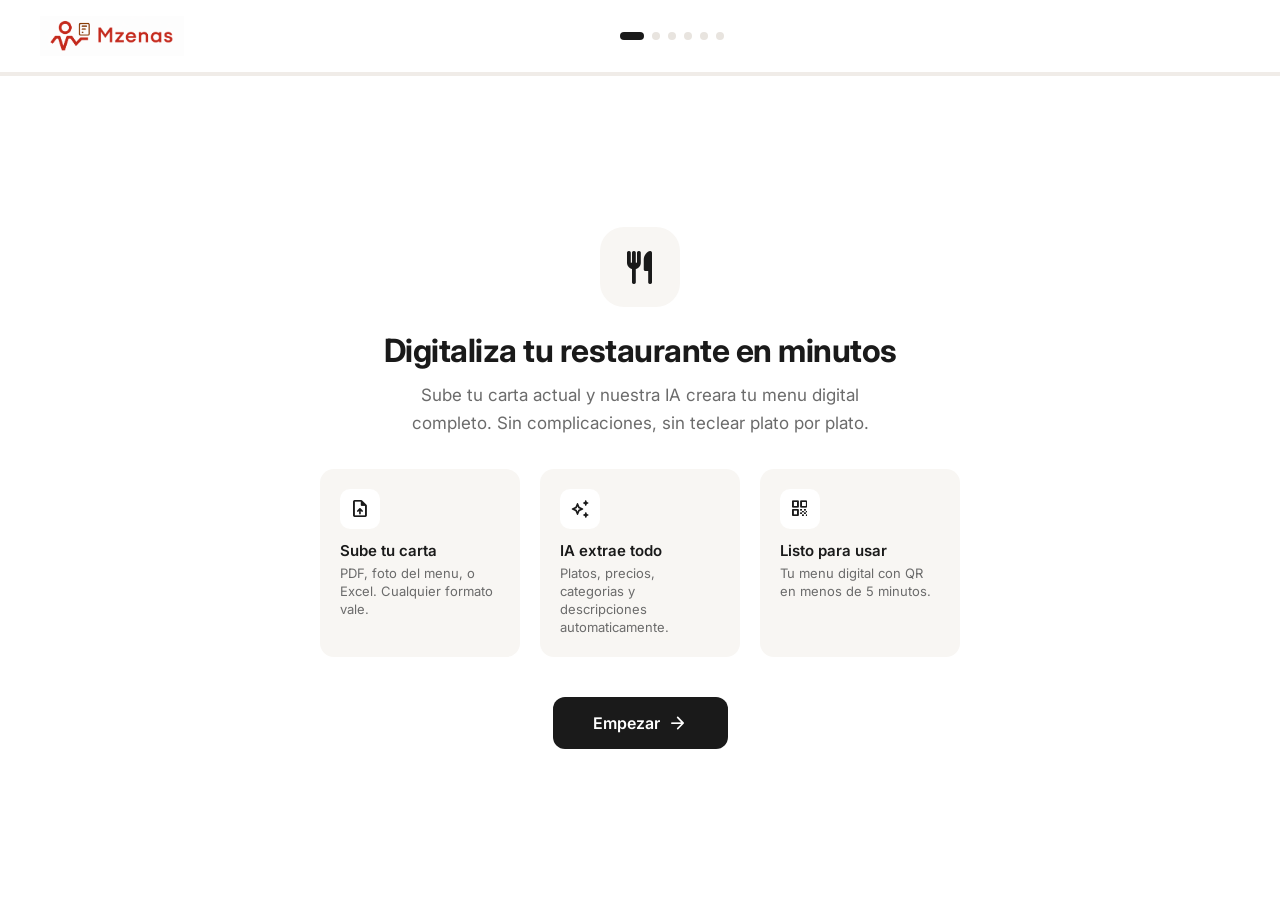
==== ai-onboarding/index.html @ bfff6f93 "Serve demos from pretty /name/ URLs Each standalone demo lived at /name.html, which exposes the .htm" ====
<!DOCTYPE html>
<html lang="es">
<head>
<meta charset="UTF-8">
<meta name="viewport" content="width=device-width, initial-scale=1.0">
<link rel="icon" type="image/png" href="/assets/mzenas-favicon.png?v=4">
<link rel="shortcut icon" href="/favicon.ico?v=4">
<link rel="apple-touch-icon" href="/assets/mzenas-app-icon.png?v=4">
<meta name="theme-color" content="#C0392B">
<title>Mzenas — Onboarding</title>
<link rel="preconnect" href="https://fonts.googleapis.com">
<link rel="preconnect" href="https://fonts.gstatic.com" crossorigin>
<link href="https://fonts.googleapis.com/css2?family=Inter:wght@400;500;600;700&display=swap" rel="stylesheet">
<link rel="stylesheet" href="/assets/floor-planner.css">
<style>
*, *::before, *::after { box-sizing: border-box; margin: 0; padding: 0; }

@font-face {
  font-family: 'Material Symbols Rounded';
  font-style: normal;
  font-weight: 400;
  font-display: block;
  src: url(/assets/material-symbols-rounded.woff2) format('woff2');
}

.material-symbols-rounded {
  font-family: 'Material Symbols Rounded';
  font-weight: normal;
  font-style: normal;
  font-size: 24px;
  line-height: 1;
  letter-spacing: normal;
  text-transform: none;
  display: inline-block;
  white-space: nowrap;
  word-wrap: normal;
  direction: ltr;
  -webkit-font-smoothing: antialiased;
  -moz-osx-font-smoothing: grayscale;
  text-rendering: optimizeLegibility;
  font-feature-settings: 'liga';
}

:root {
  --primary: #1A1A1A;
  --accent: #C0392B;
  --accent-light: #F5D0C3;
  --bg: #FFFFFF;
  --surface: #F8F6F3;
  --text-primary: #1A1A1A;
  --text-secondary: #6B6B6B;
  --text-on-primary: #FFFFFF;
  --success: #4CAF50;
  --border: #E8E4DF;
  --border-light: #F0ECE8;
  --font: 'Inter', -apple-system, system-ui, sans-serif;
  --ease: cubic-bezier(0.4, 0, 0.2, 1);
}

html, body {
  font-family: var(--font);
  background: var(--bg);
  color: var(--text-primary);
  height: 100%;
  -webkit-font-smoothing: antialiased;
}

.onboarding-layout {
  min-height: 100vh;
  display: flex;
  flex-direction: column;
}

/* Header */
.ob-header {
  display: flex;
  align-items: center;
  justify-content: space-between;
  padding: 16px 40px;
  border-bottom: 1px solid var(--border-light);
}

.ob-header .logo {
  display: flex;
  align-items: center;
}

.ob-header .logo img {
  height: 40px;
}

.ob-header .step-indicator {
  display: flex; gap: 8px; align-items: center;
}

.step-dot {
  width: 8px; height: 8px;
  border-radius: 999px;
  background: var(--border);
  transition: all 300ms var(--ease);
  cursor: pointer;
}

.step-dot.clickable:hover {
  transform: scale(1.2);
}

.step-dot.active { background: var(--primary); width: 24px; }
.step-dot.done { background: var(--success); }

/* Progress Bar */
.progress-bar-container {
  height: 3px;
  background: var(--border-light);
}

.progress-bar-fill {
  height: 100%;
  background: var(--primary);
  width: 0%;
  transition: width 600ms var(--ease);
}

/* Main area */
.ob-main {
  flex: 1;
  display: flex;
  align-items: center;
  justify-content: center;
  padding: 40px;
}

.stage {
  display: none;
  width: 100%;
  max-width: 640px;
  animation: fade-in 400ms var(--ease);
}

.stage.stage-wide { max-width: 1200px; }

.stage.active { display: block; }

@keyframes fade-in {
  from { opacity: 0; transform: translateY(12px); }
  to { opacity: 1; transform: translateY(0); }
}

/* ==================== STAGE 1: WELCOME ==================== */
.welcome-content { text-align: center; }

.welcome-icon {
  width: 80px; height: 80px;
  border-radius: 24px;
  background: var(--surface);
  display: flex; align-items: center; justify-content: center;
  margin: 0 auto 24px;
}

.welcome-icon .material-symbols-rounded { font-size: 40px; color: var(--primary); }

.welcome-content h1 {
  font-size: 32px; font-weight: 700;
  letter-spacing: -0.5px;
  margin-bottom: 12px;
}

.welcome-content p {
  font-size: 17px;
  color: var(--text-secondary);
  line-height: 1.6;
  max-width: 480px;
  margin: 0 auto 32px;
}

.value-props {
  display: flex;
  gap: 20px;
  margin-bottom: 40px;
  text-align: left;
}

.value-prop {
  flex: 1;
  padding: 20px;
  border-radius: 14px;
  background: var(--surface);
}

.value-prop .vp-icon {
  width: 40px; height: 40px;
  border-radius: 10px;
  background: var(--bg);
  display: flex; align-items: center; justify-content: center;
  margin-bottom: 12px;
}

.value-prop .vp-icon .material-symbols-rounded { font-size: 20px; }
.value-prop h3 { font-size: 15px; font-weight: 600; margin-bottom: 4px; }
.value-prop p { font-size: 13px; color: var(--text-secondary); line-height: 1.4; margin: 0; }

.ob-btn {
  display: inline-flex;
  align-items: center;
  gap: 8px;
  padding: 16px 40px;
  border-radius: 12px;
  background: var(--primary);
  color: var(--text-on-primary);
  border: none;
  font-family: var(--font);
  font-size: 16px;
  font-weight: 600;
  cursor: pointer;
  transition: all 150ms;
}

.ob-btn:hover { opacity: 0.9; }
.ob-btn:active { transform: scale(0.98); }

.ob-btn-secondary {
  background: transparent;
  color: var(--text-primary);
  border: 1.5px solid var(--border);
}

/* ==================== STAGE 2: UPLOAD ==================== */
.upload-content { text-align: center; }

.upload-content h2 {
  font-size: 24px; font-weight: 700;
  margin-bottom: 8px;
}

.upload-content .subtitle {
  font-size: 15px;
  color: var(--text-secondary);
  margin-bottom: 32px;
}

.drop-zone {
  border: 2px dashed var(--border);
  border-radius: 20px;
  padding: 60px 40px;
  cursor: pointer;
  transition: all 300ms var(--ease);
  position: relative;
}

.drop-zone:hover, .drop-zone.dragover {
  border-color: var(--primary);
  background: var(--surface);
}

.drop-zone .dz-icon {
  width: 64px; height: 64px;
  border-radius: 16px;
  background: var(--surface);
  display: flex; align-items: center; justify-content: center;
  margin: 0 auto 16px;
}

.drop-zone .dz-icon .material-symbols-rounded { font-size: 32px; color: var(--text-secondary); }

.drop-zone h3 {
  font-size: 17px; font-weight: 600;
  margin-bottom: 6px;
}

.drop-zone p {
  font-size: 14px;
  color: var(--text-secondary);
}

.drop-zone .formats {
  margin-top: 12px;
  display: flex;
  gap: 8px;
  justify-content: center;
}

.format-tag {
  padding: 4px 12px;
  border-radius: 999px;
  background: var(--surface);
  font-size: 12px;
  font-weight: 600;
  color: var(--text-secondary);
}

.file-input { display: none; }

.upload-progress {
  display: none;
  margin-top: 24px;
}

.upload-progress.show { display: block; }

.file-row {
  display: flex;
  align-items: center;
  gap: 12px;
  padding: 16px;
  border-radius: 12px;
  background: var(--surface);
}

.file-row .file-icon {
  width: 44px; height: 44px;
  border-radius: 10px;
  background: var(--accent-light);
  display: flex; align-items: center; justify-content: center;
}

.file-row .file-icon .material-symbols-rounded { font-size: 22px; color: var(--accent); }
.file-row .file-info { flex: 1; text-align: left; }
.file-row .file-name { font-size: 14px; font-weight: 600; }
.file-row .file-size { font-size: 12px; color: var(--text-secondary); }

.upload-bar {
  height: 4px;
  background: var(--border);
  border-radius: 2px;
  margin-top: 12px;
  overflow: hidden;
}

.upload-bar-fill {
  height: 100%;
  background: var(--primary);
  border-radius: 2px;
  width: 0%;
  transition: width 400ms var(--ease);
}

.upload-actions {
  margin-top: 24px;
  display: none;
}

.upload-actions.show { display: block; }

/* ==================== STAGE 3: AI PROCESSING ==================== */
.processing-content { text-align: center; }

.processing-header {
  margin-bottom: 32px;
}

.processing-header h2 {
  font-size: 24px; font-weight: 700;
  margin-bottom: 4px;
}

.processing-status {
  font-size: 15px;
  color: var(--text-secondary);
  display: flex;
  align-items: center;
  justify-content: center;
  gap: 8px;
}

.spinner {
  width: 18px; height: 18px;
  border: 2px solid var(--border);
  border-top-color: var(--primary);
  border-radius: 999px;
  animation: spin 0.8s linear infinite;
}

@keyframes spin { to { transform: rotate(360deg); } }

.ai-progress-bar {
  height: 6px;
  background: var(--border-light);
  border-radius: 3px;
  margin-bottom: 32px;
  overflow: hidden;
}

.ai-progress-fill {
  height: 100%;
  background: var(--primary);
  border-radius: 3px;
  width: 0%;
  transition: width 500ms var(--ease);
}

.extraction-area {
  text-align: left;
  max-height: 400px;
  overflow-y: auto;
}

.category-group {
  margin-bottom: 20px;
  opacity: 0;
  transform: translateY(10px);
  transition: all 400ms var(--ease);
}

.category-group.visible {
  opacity: 1;
  transform: translateY(0);
}

.category-group h4 {
  font-size: 14px;
  font-weight: 600;
  text-transform: uppercase;
  letter-spacing: 0.5px;
  color: var(--text-secondary);
  margin-bottom: 8px;
  padding-bottom: 6px;
  border-bottom: 1px solid var(--border-light);
}

.extracted-item {
  display: flex;
  align-items: center;
  justify-content: space-between;
  padding: 10px 14px;
  border-radius: 10px;
  margin-bottom: 4px;
  opacity: 0;
  transform: translateX(-8px);
  transition: all 300ms var(--ease);
}

.extracted-item.visible {
  opacity: 1;
  transform: translateX(0);
  background: var(--surface);
}

.extracted-item .ei-name { font-size: 14px; font-weight: 500; }
.extracted-item .ei-price { font-size: 14px; font-weight: 600; color: var(--text-secondary); }

/* ==================== STAGE 4: REVIEW ==================== */
.review-content {}

.review-header {
  display: flex;
  align-items: center;
  justify-content: space-between;
  margin-bottom: 24px;
}

.review-header h2 { font-size: 24px; font-weight: 700; }

.review-stats {
  display: flex; gap: 16px;
}

.review-stat {
  padding: 8px 16px;
  border-radius: 10px;
  background: var(--surface);
  font-size: 14px;
}

.review-stat strong { font-weight: 700; }

.category-nav {
  display: flex;
  gap: 8px;
  margin-bottom: 24px;
  overflow-x: auto;
  padding-bottom: 4px;
}

.category-pill {
  padding: 8px 16px;
  border-radius: 999px;
  border: 1.5px solid var(--border);
  background: var(--bg);
  font-size: 13px;
  font-weight: 600;
  color: var(--text-primary);
  cursor: pointer;
  transition: all 200ms;
  white-space: nowrap;
  font-family: var(--font);
}

.category-pill:hover {
  border-color: var(--primary);
  background: var(--surface);
}

.category-pill.active {
  background: var(--primary);
  color: var(--text-on-primary);
  border-color: var(--primary);
}

.review-category {
  margin-bottom: 20px;
  scroll-margin-top: 20px;
}

.review-category h3 {
  font-size: 16px; font-weight: 600;
  margin-bottom: 10px;
  display: flex;
  align-items: center;
  gap: 8px;
}

.review-category h3 .count {
  font-size: 12px;
  padding: 2px 8px;
  border-radius: 999px;
  background: var(--surface);
  color: var(--text-secondary);
  font-weight: 500;
}

.review-item {
  display: flex;
  align-items: center;
  gap: 12px;
  padding: 12px 14px;
  border-radius: 10px;
  border: 1px solid var(--border-light);
  margin-bottom: 6px;
  transition: all 200ms;
}

.review-item:hover { border-color: var(--border); }

.review-item .ri-thumb {
  width: 48px; height: 48px;
  border-radius: 8px;
  background: var(--surface);
  display: flex; align-items: center; justify-content: center;
  flex-shrink: 0;
  overflow: hidden;
}

.review-item .ri-thumb img {
  width: 100%; height: 100%;
  object-fit: cover;
}

.review-item .ri-info { flex: 1; }

.review-item .ri-name {
  font-size: 14px; font-weight: 600;
  outline: none;
  border: none;
  background: transparent;
  width: 100%;
  font-family: var(--font);
  color: var(--text-primary);
  border-bottom: 1px solid transparent;
  transition: border-color 200ms;
}

.review-item .ri-name:hover { border-bottom-color: var(--border); }
.review-item .ri-name:focus { border-bottom-color: var(--primary); }
.review-item .ri-desc { font-size: 12px; color: var(--text-secondary); }

.review-item .ri-price {
  font-size: 14px; font-weight: 600;
  width: 80px;
  text-align: right;
  outline: none;
  border: none;
  background: transparent;
  font-family: var(--font);
  color: var(--text-primary);
  border-bottom: 1px solid transparent;
  transition: border-color 200ms;
}

.review-item .ri-price:hover { border-bottom-color: var(--border); }
.review-item .ri-price:focus { border-bottom-color: var(--primary); }

.review-item .ri-edit {
  width: 32px; height: 32px;
  border-radius: 8px;
  background: var(--surface);
  border: none;
  display: flex; align-items: center; justify-content: center;
  cursor: pointer;
  color: var(--text-secondary);
  flex-shrink: 0;
  transition: background 200ms;
}

.review-item .ri-edit:hover {
  background: var(--border-light);
}

.review-actions {
  display: flex;
  gap: 12px;
  justify-content: flex-end;
  margin-top: 24px;
}

/* ==================== STAGE 6: LIVE ==================== */
.live-content { text-align: center; }

.live-check {
  width: 80px; height: 80px;
  border-radius: 999px;
  background: var(--success);
  display: flex; align-items: center; justify-content: center;
  margin: 0 auto 24px;
  animation: scale-in 500ms var(--ease) both;
}

@keyframes scale-in {
  0% { transform: scale(0); }
  60% { transform: scale(1.1); }
  100% { transform: scale(1); }
}

.live-check .material-symbols-rounded { font-size: 40px; color: white; }

.live-content h1 {
  font-size: 28px; font-weight: 700;
  margin-bottom: 8px;
}

.live-content p {
  font-size: 16px;
  color: var(--text-secondary);
  margin-bottom: 32px;
}

.qr-preview {
  width: 200px; height: 200px;
  background: #fff;
  border-radius: 16px;
  margin: 0 auto 16px;
  display: flex;
  align-items: center;
  justify-content: center;
  border: 1px solid var(--border-light);
  padding: 12px;
  box-sizing: border-box;
  transition: transform 0.15s ease;
}

.qr-preview:hover { transform: scale(1.02); }

.qr-preview img {
  width: 100%;
  height: 100%;
  display: block;
}

.qr-label {
  font-size: 13px;
  color: var(--text-secondary);
  margin-bottom: 32px;
}

.live-actions {
  display: flex;
  gap: 12px;
  justify-content: center;
}

/* Confetti */
.confetti-container {
  position: fixed; inset: 0;
  pointer-events: none;
  z-index: 500;
}

.confetti-piece {
  position: absolute;
  width: 8px; height: 8px;
  border-radius: 2px;
  animation: confetti-fall 2.5s ease-out forwards;
}

@keyframes confetti-fall {
  0% { transform: translateY(-20px) rotate(0deg); opacity: 1; }
  100% { transform: translateY(100vh) rotate(720deg); opacity: 0; }
}
</style>
</head>
<body>

<div class="onboarding-layout">
  <div class="ob-header">
    <div class="logo"><img src="/assets/mzenas-logo-principal.png" alt="Mzenas"></div>
    <div class="step-indicator">
      <div class="step-dot active" id="dot-0"></div>
      <div class="step-dot" id="dot-1"></div>
      <div class="step-dot" id="dot-2"></div>
      <div class="step-dot" id="dot-3"></div>
      <div class="step-dot" id="dot-4"></div>
      <div class="step-dot" id="dot-5"></div>
    </div>
    <span style="width:80px"></span>
  </div>
  <div class="progress-bar-container">
    <div class="progress-bar-fill" id="progressBar"></div>
  </div>

  <div class="ob-main">

    <!-- STAGE 1: WELCOME -->
    <div class="stage active" id="stage-0">
      <div class="welcome-content">
        <div class="welcome-icon">
          <span class="material-symbols-rounded">restaurant</span>
        </div>
        <h1>Digitaliza tu restaurante en minutos</h1>
        <p>Sube tu carta actual y nuestra IA creara tu menu digital completo. Sin complicaciones, sin teclear plato por plato.</p>

        <div class="value-props">
          <div class="value-prop">
            <div class="vp-icon"><span class="material-symbols-rounded">upload_file</span></div>
            <h3>Sube tu carta</h3>
            <p>PDF, foto del menu, o Excel. Cualquier formato vale.</p>
          </div>
          <div class="value-prop">
            <div class="vp-icon"><span class="material-symbols-rounded">auto_awesome</span></div>
            <h3>IA extrae todo</h3>
            <p>Platos, precios, categorias y descripciones automaticamente.</p>
          </div>
          <div class="value-prop">
            <div class="vp-icon"><span class="material-symbols-rounded">qr_code</span></div>
            <h3>Listo para usar</h3>
            <p>Tu menu digital con QR en menos de 5 minutos.</p>
          </div>
        </div>

        <button class="ob-btn" onclick="goToStage(1)">
          Empezar <span class="material-symbols-rounded" style="font-size:20px">arrow_forward</span>
        </button>
      </div>
    </div>

    <!-- STAGE 2: UPLOAD -->
    <div class="stage" id="stage-1">
      <div class="upload-content">
        <h2>Sube tu carta</h2>
        <p class="subtitle">Arrastra tu archivo o haz clic para seleccionarlo</p>

        <div class="drop-zone" id="dropZone" onclick="document.getElementById('fileInput').click()">
          <div class="dz-icon">
            <span class="material-symbols-rounded">cloud_upload</span>
          </div>
          <h3>Arrastra tu archivo aqui</h3>
          <p>o haz clic para seleccionar</p>
          <div class="formats">
            <span class="format-tag">PDF</span>
            <span class="format-tag">JPG/PNG</span>
            <span class="format-tag">Excel</span>
            <span class="format-tag">Word</span>
          </div>
        </div>

        <input type="file" class="file-input" id="fileInput" onchange="handleFileSelect()">

        <div class="upload-progress" id="uploadProgress">
          <div class="file-row">
            <div class="file-icon"><span class="material-symbols-rounded">description</span></div>
            <div class="file-info">
              <div class="file-name" id="fileName">menu_tu_restaurante.pdf</div>
              <div class="file-size" id="fileSize">2.4 MB</div>
            </div>
            <span class="material-symbols-rounded" style="color:var(--success);font-size:24px" id="uploadCheck" hidden>check_circle</span>
          </div>
          <div class="upload-bar"><div class="upload-bar-fill" id="uploadBarFill"></div></div>
        </div>

        <div class="upload-actions" id="uploadActions">
          <button class="ob-btn" onclick="goToStage(2)">
            Analizar con IA <span class="material-symbols-rounded" style="font-size:20px">auto_awesome</span>
          </button>
        </div>
      </div>
    </div>

    <!-- STAGE 3: AI PROCESSING -->
    <div class="stage" id="stage-2">
      <div class="processing-content">
        <div class="processing-header">
          <h2>Procesando tu carta</h2>
          <div class="processing-status">
            <div class="spinner" id="processingSpinner"></div>
            <span id="processingLabel">Analizando documento...</span>
          </div>
        </div>
        <div class="ai-progress-bar">
          <div class="ai-progress-fill" id="aiProgressFill"></div>
        </div>
        <div class="extraction-area" id="extractionArea"></div>
      </div>
    </div>

    <!-- STAGE 4: REVIEW -->
    <div class="stage" id="stage-3">
      <div class="review-content">
        <div class="review-header">
          <h2>Revisa tu carta digital</h2>
          <div class="review-stats" id="reviewStats">
            <div class="review-stat"><strong>0</strong> platos</div>
            <div class="review-stat"><strong>0</strong> categorias</div>
          </div>
        </div>
        <div class="category-nav" id="categoryNav"></div>
        <div id="reviewArea"></div>
        <div class="review-actions">
          <button class="ob-btn ob-btn-secondary" onclick="goToStage(2)">Volver a analizar</button>
          <button class="ob-btn" onclick="goToStage(4)">Siguiente: diseñar sala <span class="material-symbols-rounded" style="font-size:20px">arrow_forward</span></button>
        </div>
      </div>
    </div>

    <!-- STAGE 5: FLOOR PLANNER -->
    <div class="stage stage-wide" id="stage-4">
      <div class="floor-plan-content">
        <h2>Diseña tu sala</h2>
        <p class="subtitle">Arrastra mesas y elementos desde la izquierda. Haz clic en cualquiera para rotarlo, duplicarlo o cambiar su número. Podrás editarlo más tarde desde el panel.</p>
        <div class="fp-root" id="floorPlanner"></div>
        <div class="review-actions">
          <button class="ob-btn ob-btn-secondary" onclick="goToStage(3)">Volver</button>
          <button class="ob-btn" onclick="goToStage(5)">Publicar menu <span class="material-symbols-rounded" style="font-size:20px">rocket_launch</span></button>
        </div>
      </div>
    </div>

    <!-- STAGE 6: LIVE -->
    <div class="stage" id="stage-5">
      <div class="live-content">
        <div class="live-check">
          <span class="material-symbols-rounded">check</span>
        </div>
        <h1>Tu menu digital esta listo!</h1>
        <p>Los clientes de Tu Restaurante ya pueden escanear el QR y pedir desde su movil.</p>

        <a class="qr-preview" id="qrPreview" href="/customer-flow/" target="_blank" aria-label="Abrir flujo del cliente"></a>
        <div class="qr-label">Escanea para ver tu menu</div>

        <div class="live-actions">
          <button class="ob-btn ob-btn-secondary" onclick="window.print()">
            <span class="material-symbols-rounded" style="font-size:20px">print</span> Imprimir QR
          </button>
          <a class="ob-btn" href="/customer-flow/" target="_blank" style="text-decoration:none">
            <span class="material-symbols-rounded" style="font-size:20px">visibility</span> Ver como cliente
          </a>
        </div>
      </div>
    </div>

  </div>
</div>

<div class="confetti-container" id="confettiContainer"></div>

<script>
const EXTRACTED_MENU = {
  'Para picar': [
    { name: 'Patatas bravas', price: '7,50 EUR', img: 'https://images.unsplash.com/photo-1585937421612-70a008356fbe?w=100&q=60' },
    { name: 'Croquetas de jamon', price: '8,50 EUR', img: 'https://images.unsplash.com/photo-1631452180519-c014fe946bc7?w=100&q=60' },
    { name: 'Aceitunas alinadas', price: '4,50 EUR', img: 'https://images.unsplash.com/photo-1593030103066-0093718e7177?w=100&q=60' },
    { name: 'Pan con tomate', price: '4,00 EUR', img: 'https://images.unsplash.com/photo-1509722747041-616f39b57569?w=100&q=60' },
  ],
  'Ensaladas': [
    { name: 'Ensalada mixta', price: '9,00 EUR', img: 'https://images.unsplash.com/photo-1512621776951-a57141f2eefd?w=100&q=60' },
    { name: 'Ensalada cesar', price: '11,00 EUR', img: 'https://images.unsplash.com/photo-1546793665-c74683f339c1?w=100&q=60' },
    { name: 'Ensaladilla rusa', price: '7,50 EUR', img: 'https://images.unsplash.com/photo-1512621776951-a57141f2eefd?w=100&q=60' },
  ],
  'Tapas calientes': [
    { name: 'Pulpo a la gallega', price: '14,00 EUR', img: 'https://images.unsplash.com/photo-1565557623262-b51c2513a641?w=100&q=60' },
    { name: 'Gambas al ajillo', price: '12,50 EUR', img: 'https://images.unsplash.com/photo-1599487488170-d11ec9c172f0?w=100&q=60' },
    { name: 'Calamares a la romana', price: '10,00 EUR', img: 'https://images.unsplash.com/photo-1604909052743-94e838986d24?w=100&q=60' },
  ],
  'Carnes y pescados': [
    { name: 'Chuleton de ternera', price: '22,00 EUR', img: 'https://images.unsplash.com/photo-1544025162-d76694265947?w=100&q=60' },
    { name: 'Solomillo iberico', price: '19,00 EUR', img: 'https://images.unsplash.com/photo-1558030006-450675393462?w=100&q=60' },
  ],
  'Bebidas': [
    { name: 'Vino tinto de la casa', price: '3,50 EUR', img: 'https://images.unsplash.com/photo-1510812431401-41d2bd2722f3?w=100&q=60' },
    { name: 'Cerveza artesana', price: '4,00 EUR', img: 'https://images.unsplash.com/photo-1608270586620-248524c67de9?w=100&q=60' },
    { name: 'Sangria', price: '6,00 EUR', img: 'https://images.unsplash.com/photo-1564395273473-d0ef6e16f6d8?w=100&q=60' },
    { name: 'Agua mineral', price: '2,00 EUR', img: 'https://images.unsplash.com/photo-1523362628745-0c100150b504?w=100&q=60' },
    { name: 'Tinto de verano', price: '4,50 EUR', img: 'https://images.unsplash.com/photo-1513558161293-cdaf765ed2fd?w=100&q=60' },
  ],
  'Postres': [
    { name: 'Tarta de queso', price: '6,50 EUR', img: 'https://images.unsplash.com/photo-1524351199678-941a58a3df50?w=100&q=60' },
    { name: 'Crema catalana', price: '5,50 EUR', img: 'https://images.unsplash.com/photo-1470124182917-cc6e71b22ecc?w=100&q=60' },
  ]
};

let currentStage = 0;
let visitedStages = [0];
const TOTAL_STAGES = 6;

function goToStage(stage) {
  if (!visitedStages.includes(stage)) {
    visitedStages.push(stage);
  }

  document.querySelectorAll('.stage').forEach(s => s.classList.remove('active'));
  document.getElementById(`stage-${stage}`).classList.add('active');

  for (let i = 0; i < TOTAL_STAGES; i++) {
    const dot = document.getElementById(`dot-${i}`);
    dot.className = 'step-dot';
    if (i < stage) dot.classList.add('done');
    if (i === stage) dot.classList.add('active');
    if (visitedStages.includes(i)) dot.classList.add('clickable');
  }

  document.getElementById('progressBar').style.width = (stage / (TOTAL_STAGES - 1) * 100) + '%';
  currentStage = stage;

  if (stage === 2 && !document.getElementById('extractionArea').innerHTML) runProcessing();
  if (stage === 3) renderReview();
  if (stage === 4) mountFloorPlanner();
  if (stage === 5) { triggerConfetti(); generateQR(); }
}

document.addEventListener('DOMContentLoaded', () => {
  for (let i = 0; i < TOTAL_STAGES; i++) {
    const dot = document.getElementById(`dot-${i}`);
    dot.addEventListener('click', () => {
      if (visitedStages.includes(i)) {
        goToStage(i);
      }
    });
  }
  // Dev hook: ?view=N (or legacy ?stage=N) jumps directly to a stage for screenshot/testing purposes.
  const params = new URLSearchParams(location.search);
  const stageParam = params.get('view') ?? params.get('stage');
  if (stageParam !== null) {
    const n = parseInt(stageParam, 10);
    if (!isNaN(n) && n >= 0 && n < TOTAL_STAGES) {
      // Mark all prior stages as visited so dots/progress look coherent.
      for (let i = 0; i <= n; i++) if (!visitedStages.includes(i)) visitedStages.push(i);
      goToStage(n);
    }
  }
});

// === UPLOAD ===
const dropZone = document.getElementById('dropZone');

dropZone.addEventListener('dragover', (e) => { e.preventDefault(); dropZone.classList.add('dragover'); });
dropZone.addEventListener('dragleave', () => dropZone.classList.remove('dragover'));
dropZone.addEventListener('drop', (e) => {
  e.preventDefault();
  dropZone.classList.remove('dragover');
  simulateUpload();
});

function handleFileSelect() { simulateUpload(); }

function simulateUpload() {
  const progress = document.getElementById('uploadProgress');
  const bar = document.getElementById('uploadBarFill');
  const check = document.getElementById('uploadCheck');
  const actions = document.getElementById('uploadActions');

  progress.classList.add('show');
  bar.style.width = '0%';
  check.hidden = true;
  actions.classList.remove('show');

  setTimeout(() => bar.style.width = '30%', 100);
  setTimeout(() => bar.style.width = '65%', 500);
  setTimeout(() => bar.style.width = '90%', 900);
  setTimeout(() => {
    bar.style.width = '100%';
    check.hidden = false;
    actions.classList.add('show');
  }, 1200);
}

// === AI PROCESSING ===
function runProcessing() {
  const area = document.getElementById('extractionArea');
  const fill = document.getElementById('aiProgressFill');
  const label = document.getElementById('processingLabel');
  const spinner = document.getElementById('processingSpinner');

  area.innerHTML = '';
  fill.style.width = '0%';
  spinner.style.display = '';

  const stages = [
    { label: 'Analizando documento...', progress: 20, delay: 0 },
    { label: 'Extrayendo platos...', progress: 50, delay: 1500 },
    { label: 'Organizando categorias...', progress: 80, delay: 4500 },
    { label: 'Listo!', progress: 100, delay: 7000 },
  ];

  stages.forEach(s => {
    setTimeout(() => {
      label.textContent = s.label;
      fill.style.width = s.progress + '%';
    }, s.delay);
  });

  const categories = Object.entries(EXTRACTED_MENU);
  let itemDelay = 2000;

  categories.forEach(([cat, items], catIdx) => {
    const catHtml = document.createElement('div');
    catHtml.className = 'category-group';
    catHtml.innerHTML = `<h4>${cat}</h4>`;

    items.forEach(item => {
      const el = document.createElement('div');
      el.className = 'extracted-item';
      el.innerHTML = `<span class="ei-name">${item.name}</span><span class="ei-price">${item.price}</span>`;
      catHtml.appendChild(el);
    });

    area.appendChild(catHtml);

    setTimeout(() => catHtml.classList.add('visible'), itemDelay);
    itemDelay += 200;

    catHtml.querySelectorAll('.extracted-item').forEach((el, i) => {
      setTimeout(() => el.classList.add('visible'), itemDelay + i * 120);
    });

    itemDelay += items.length * 120 + 300;
  });

  setTimeout(() => {
    spinner.style.display = 'none';
    setTimeout(() => goToStage(3), 600);
  }, 7500);
}

// === FLOOR PLANNER (onboarding host) ===
let onboardingPlanner = null;
function mountFloorPlanner() {
  const root = document.getElementById('floorPlanner');
  if (onboardingPlanner) return;
  onboardingPlanner = initFloorPlanner(root, {
    mode: 'onboarding',
    seed: suggestedStarterLayout(),
  });
}

// Suggested starter layout shown the first time the operator lands on stage 4.
// Pre-seeding so they see a realistic room and tweak, rather than stare at a blank canvas.
function suggestedStarterLayout() {
  return [
    { kind: 'seat', shape: 'rect', seats: 4, num: 1, x: 120, y: 80,  rotation: 0 },
    { kind: 'seat', shape: 'rect', seats: 4, num: 2, x: 240, y: 80,  rotation: 0 },
    { kind: 'seat', shape: 'rect', seats: 4, num: 3, x: 360, y: 80,  rotation: 0 },
    { kind: 'seat', shape: 'rect', seats: 2, num: 4, x: 480, y: 80,  rotation: 0 },
    { kind: 'seat', shape: 'rect', seats: 2, num: 5, x: 480, y: 200, rotation: 0 },
    { kind: 'seat', shape: 'rect', seats: 6, num: 6, x: 120, y: 280, rotation: 0 },
    { kind: 'seat', shape: 'rect', seats: 6, num: 7, x: 240, y: 280, rotation: 0 },
    { kind: 'seat', shape: 'round', seats: 4, num: 8, x: 600, y: 80,  rotation: 0 },
    { kind: 'seat', shape: 'round', seats: 2, num: 9, x: 760, y: 120, rotation: 0 },
    { kind: 'prop', shape: 'bar',  num: null, x: 40, y: 480, rotation: 0, w: 400, h: 60 },
  ];
}

// === REVIEW ===
function renderReview() {
  const area = document.getElementById('reviewArea');
  const nav = document.getElementById('categoryNav');
  const stats = document.getElementById('reviewStats');

  const categories = Object.entries(EXTRACTED_MENU);
  const totalItems = categories.reduce((sum, [_, items]) => sum + items.length, 0);

  stats.innerHTML = `
    <div class="review-stat"><strong>${totalItems}</strong> platos</div>
    <div class="review-stat"><strong>${categories.length}</strong> categorias</div>
  `;

  nav.innerHTML = categories.map(([cat]) => {
    const catId = cat.replace(/\s+/g, '-').toLowerCase();
    return `<button class="category-pill" onclick="scrollToCategory('${catId}')">${cat}</button>`;
  }).join('');

  area.innerHTML = categories.map(([cat, items]) => {
    const catId = cat.replace(/\s+/g, '-').toLowerCase();
    return `
    <div class="review-category" id="cat-${catId}">
      <h3>${cat} <span class="count">${items.length}</span></h3>
      ${items.map((item, idx) => `
        <div class="review-item">
          <div class="ri-thumb"><img src="${item.img}" alt=""></div>
          <div class="ri-info">
            <input class="ri-name" value="${item.name}" data-cat="${cat}" data-idx="${idx}">
          </div>
          <input class="ri-price" value="${item.price}" data-cat="${cat}" data-idx="${idx}">
          <button class="ri-edit" onclick="focusItemName('${cat}', ${idx})"><span class="material-symbols-rounded" style="font-size:16px">edit</span></button>
        </div>
      `).join('')}
    </div>
  `;
  }).join('');

  area.querySelectorAll('.ri-name, .ri-price').forEach(input => {
    input.addEventListener('input', (e) => {
      const cat = e.target.dataset.cat;
      const idx = parseInt(e.target.dataset.idx);
      const field = e.target.classList.contains('ri-name') ? 'name' : 'price';
      EXTRACTED_MENU[cat][idx][field] = e.target.value;
    });
  });
}

function scrollToCategory(catId) {
  const target = document.getElementById(`cat-${catId}`);
  if (target) {
    target.scrollIntoView({ behavior: 'smooth', block: 'start' });
  }
}

function focusItemName(cat, idx) {
  const input = document.querySelector(`.ri-name[data-cat="${cat}"][data-idx="${idx}"]`);
  if (input) {
    input.focus();
    input.select();
  }
}

// === LIVE ===
function generateQR() {
  const container = document.getElementById('qrPreview');
  container.innerHTML = '<img src="/assets/qr-customer-flow.svg" alt="QR que lleva al flujo del cliente">';
}

function triggerConfetti() {
  const container = document.getElementById('confettiContainer');
  container.innerHTML = '';
  const colors = ['#C0392B', '#4CAF50', '#FFA726', '#42A5F5', '#AB47BC', '#EF5350'];
  for (let i = 0; i < 60; i++) {
    const piece = document.createElement('div');
    piece.className = 'confetti-piece';
    piece.style.left = Math.random() * 100 + '%';
    piece.style.background = colors[Math.floor(Math.random() * colors.length)];
    piece.style.animationDelay = Math.random() * 0.8 + 's';
    piece.style.animationDuration = (2 + Math.random() * 1.5) + 's';
    container.appendChild(piece);
  }
  setTimeout(() => container.innerHTML = '', 4000);
}

// Auto-simulate upload on drop zone click (for demo convenience)
dropZone.addEventListener('click', (e) => {
  simulateUpload();
});

</script>
<script src="/assets/floor-planner.js"></script>
</body>
</html>
---- assets/floor-planner.css ----
/* Shared floor-planner component. Consumed by ai-onboarding.html and restaurant-operations.html.
 * Spec: plans/floor-planner-spec.md. Demo only — no persistence. */

/* ==================== STAGE 5: FLOOR PLANNER ==================== */
.floor-plan-content { width: 100%; }
.floor-plan-content h2 { font-size: 28px; font-weight: 700; margin-bottom: 6px; }
.floor-plan-content .subtitle { color: var(--text-secondary); margin-bottom: 20px; font-size: 15px; }

.fp-root {
  display: grid;
  grid-template-columns: 220px 1fr 260px;
  gap: 12px;
  height: 600px;
  margin-bottom: 20px;
}
.fp-pane {
  background: var(--surface);
  border: 1px solid var(--border);
  border-radius: 12px;
  display: flex;
  flex-direction: column;
  min-width: 0;
  overflow: hidden;
}
.fp-pane-header {
  padding: 12px 14px;
  border-bottom: 1px solid var(--border);
  font-size: 13px;
  font-weight: 700;
  background: var(--bg);
  flex-shrink: 0;
}

.fp-palette { padding: 10px; overflow-y: auto; }
.fp-palette h5 {
  font-size: 10px;
  font-weight: 700;
  text-transform: uppercase;
  letter-spacing: 0.08em;
  color: var(--text-secondary);
  margin: 12px 2px 6px;
}
.fp-palette h5:first-child { margin-top: 0; }
.fp-palette-grid { display: grid; grid-template-columns: 1fr 1fr; gap: 6px; }
.fp-palette-item {
  display: flex;
  flex-direction: column;
  align-items: center;
  gap: 4px;
  padding: 8px 4px;
  background: var(--bg);
  border: 1px solid var(--border);
  border-radius: 8px;
  cursor: grab;
  user-select: none;
  text-align: center;
  transition: border-color 0.15s var(--ease), transform 0.15s var(--ease);
}
.fp-palette-item:hover { border-color: var(--accent); transform: translateY(-1px); }
.fp-palette-item:active { cursor: grabbing; }
.fp-palette-thumb {
  width: 44px;
  height: 44px;
  display: flex;
  align-items: center;
  justify-content: center;
  position: relative;
}
.fp-palette-label {
  font-size: 10px;
  font-weight: 600;
  color: var(--text-primary);
  line-height: 1.15;
}
.fp-palette-seats {
  font-size: 9px;
  color: var(--text-secondary);
}

.fp-canvas-wrap {
  flex: 1;
  overflow: auto;
  position: relative;
  background: #fff;
}
.fp-canvas {
  position: relative;
  width: 960px;
  height: 560px;
  background-image: radial-gradient(circle, #d6d2cc 1.2px, transparent 1.2px);
  background-size: 40px 40px;
  background-position: 0 0;
}
.fp-canvas.dragover { background-color: #faf5f0; }
.fp-canvas-hint {
  position: absolute;
  top: 50%;
  left: 50%;
  transform: translate(-50%, -50%);
  color: var(--text-secondary);
  font-size: 14px;
  font-style: italic;
  pointer-events: none;
  text-align: center;
}

.fp-item {
  position: absolute;
  box-sizing: border-box;
  display: flex;
  align-items: center;
  justify-content: center;
  font-size: 12px;
  font-weight: 700;
  color: var(--text-primary);
  cursor: grab;
  user-select: none;
  touch-action: none;
  transition: box-shadow 0.12s var(--ease);
}
.fp-item:hover { box-shadow: 0 3px 10px rgba(0,0,0,0.12); }
.fp-item:active { cursor: grabbing; }
.fp-item.dragging { opacity: 0.75; z-index: 50; transition: none; }
.fp-item.selected { outline: 2px solid var(--accent); outline-offset: 2px; z-index: 40; }

.fp-item.shape-rect {
  background: #FFFDFA;
  border: 2px solid #8C7B6B;
  border-radius: 6px;
}
.fp-item.shape-round {
  background: #FFFDFA;
  border: 2px solid #8C7B6B;
  border-radius: 50%;
}
.fp-item.shape-bar {
  background: #3E2F25;
  color: #fff;
  border-radius: 4px;
  font-size: 11px;
  letter-spacing: 0.14em;
  text-transform: uppercase;
}
.fp-item.shape-wall {
  background: #1A1A1A;
  border-radius: 2px;
}
.fp-item.shape-door {
  background: transparent;
  border: 2px dashed #8C7B6B;
  border-radius: 2px;
  font-size: 9px;
  color: var(--text-secondary);
  text-transform: uppercase;
  letter-spacing: 0.1em;
}
.fp-item.shape-pillar {
  background: #BFB5A8;
  border-radius: 50%;
}

.fp-item-label { pointer-events: none; }
.fp-item.rotated .fp-item-label.vertical-on-rotate { writing-mode: vertical-rl; transform: rotate(180deg); }

.fp-toolbar {
  position: absolute;
  top: -38px;
  left: 50%;
  transform: translateX(-50%);
  display: flex;
  gap: 2px;
  background: var(--primary);
  color: #fff;
  border-radius: 6px;
  padding: 3px;
  box-shadow: 0 4px 12px rgba(0,0,0,0.25);
  z-index: 60;
}
.fp-item.toolbar-below .fp-toolbar { top: auto; bottom: -38px; }
.fp-toolbar button {
  background: transparent;
  border: none;
  color: #fff;
  width: 28px;
  height: 28px;
  border-radius: 4px;
  cursor: pointer;
  display: flex;
  align-items: center;
  justify-content: center;
}
.fp-toolbar button:hover:not(:disabled) { background: rgba(255,255,255,0.15); }
.fp-toolbar button:disabled { opacity: 0.3; cursor: not-allowed; }
.fp-toolbar .material-symbols-rounded { font-size: 18px; }

.fp-inspector { padding: 14px; overflow-y: auto; }
.fp-inspector h4 { font-size: 13px; font-weight: 700; margin-bottom: 10px; }
.fp-summary-card {
  background: var(--bg);
  border: 1px solid var(--border);
  border-radius: 8px;
  padding: 12px 14px;
  margin-bottom: 10px;
}
.fp-summary-total {
  font-size: 24px;
  font-weight: 700;
  color: var(--accent);
  margin-bottom: 2px;
}
.fp-summary-sub {
  font-size: 12px;
  color: var(--text-secondary);
  margin-bottom: 10px;
}
.fp-summary-row {
  display: flex;
  justify-content: space-between;
  padding: 5px 0;
  font-size: 12px;
  border-top: 1px solid var(--border-light);
}
.fp-summary-row strong { font-weight: 700; }
.fp-inspector-field { margin-top: 10px; }
.fp-inspector-field label {
  font-size: 10px;
  font-weight: 700;
  color: var(--text-secondary);
  text-transform: uppercase;
  letter-spacing: 0.06em;
  display: block;
  margin-bottom: 4px;
}
.fp-inspector-field input[type="text"],
.fp-inspector-field input[type="number"] {
  width: 100%;
  padding: 7px 10px;
  border: 1px solid var(--border);
  border-radius: 6px;
  font: inherit;
  font-size: 13px;
}
.fp-inspector-field input[type="range"] { width: 100%; }
.fp-inspector-meta {
  font-size: 12px;
  color: var(--text-secondary);
  line-height: 1.5;
}
.fp-inspector-actions {
  display: flex;
  gap: 6px;
  margin-top: 12px;
  flex-wrap: wrap;
}
.fp-inspector-actions button {
  flex: 1 1 calc(50% - 3px);
  padding: 8px 6px;
  background: var(--bg);
  border: 1px solid var(--border);
  border-radius: 6px;
  font: inherit;
  font-size: 11px;
  font-weight: 600;
  cursor: pointer;
  display: flex;
  align-items: center;
  justify-content: center;
  gap: 4px;
}
.fp-inspector-actions button:hover { border-color: var(--accent); color: var(--accent); }
.fp-inspector-actions button.danger:hover { background: #fef3f0; }
.fp-inspector-actions .material-symbols-rounded { font-size: 16px; }

@media (max-width: 900px) {
  .fp-root {
    grid-template-columns: 1fr;
    grid-template-rows: auto 1fr auto;
    height: auto;
    gap: 10px;
  }
  .fp-pane.fp-palette-pane { max-height: 160px; }
  .fp-palette-grid { grid-template-columns: repeat(4, 1fr); }
  .fp-canvas-wrap { min-height: 420px; max-height: 60vh; }
  .fp-pane.fp-inspector-pane { max-height: 240px; }
  .floor-plan-content h2 { font-size: 22px; }
}
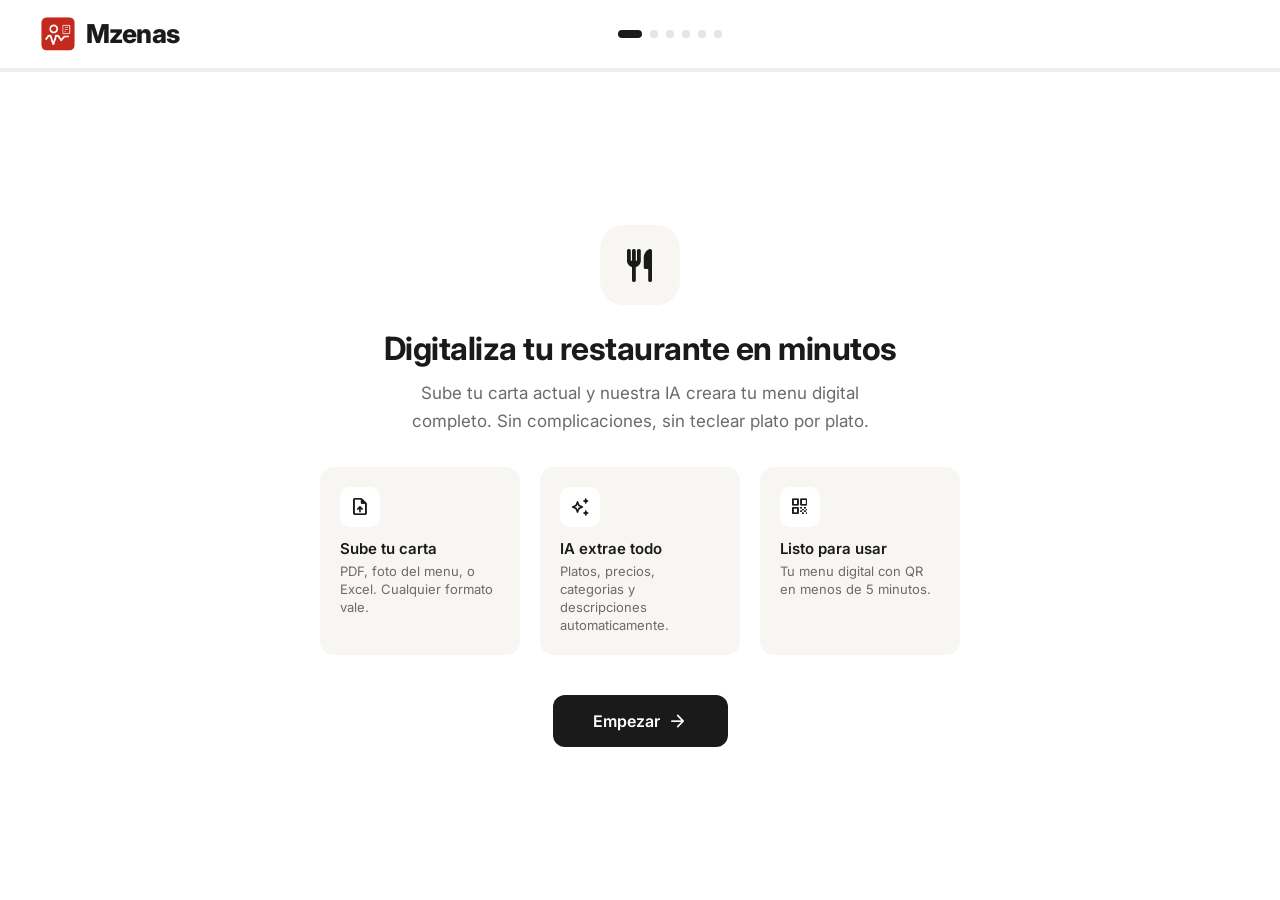
==== commit d46d0367: "Align demo headers with the landing-page brand lockup The demo pages shipped the horizontal "mzenas-" ====
--- a/ai-onboarding/index.html
+++ b/ai-onboarding/index.html
@@ -83,10 +83,22 @@
 .ob-header .logo {
   display: flex;
   align-items: center;
+  gap: 10px;
 }
 
 .ob-header .logo img {
-  height: 40px;
+  width: 36px;
+  height: 36px;
+  display: block;
+  flex-shrink: 0;
+}
+
+.ob-header .logo .mz-wordmark {
+  font-size: 26px;
+  font-weight: 800;
+  letter-spacing: -0.02em;
+  line-height: 1;
+  color: var(--text-primary);
 }
 
 .ob-header .step-indicator {
@@ -691,7 +703,7 @@
 
 <div class="onboarding-layout">
   <div class="ob-header">
-    <div class="logo"><img src="/assets/mzenas-logo-principal.png" alt="Mzenas"></div>
+    <div class="logo"><img src="/assets/mzenas-favicon.png" alt="" aria-hidden="true"><span class="mz-wordmark">Mzenas</span></div>
     <div class="step-indicator">
       <div class="step-dot active" id="dot-0"></div>
       <div class="step-dot" id="dot-1"></div>
